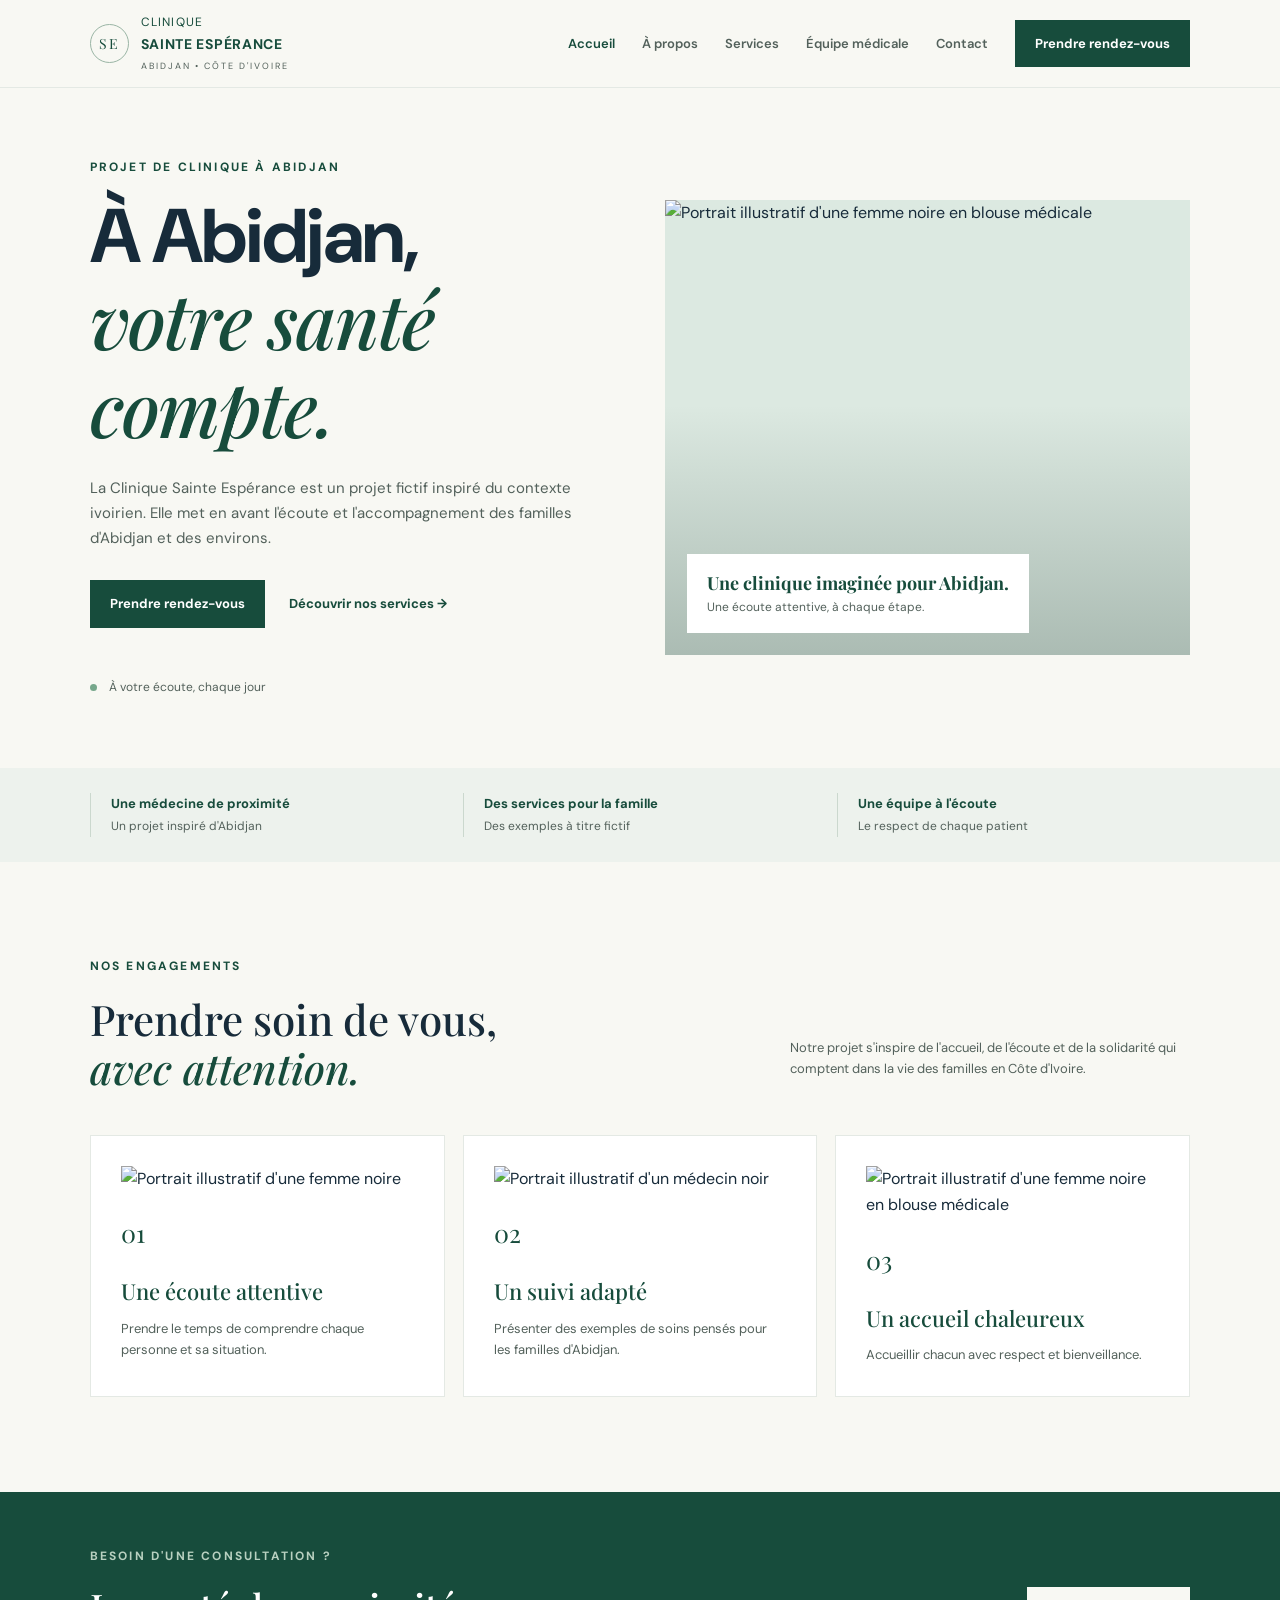
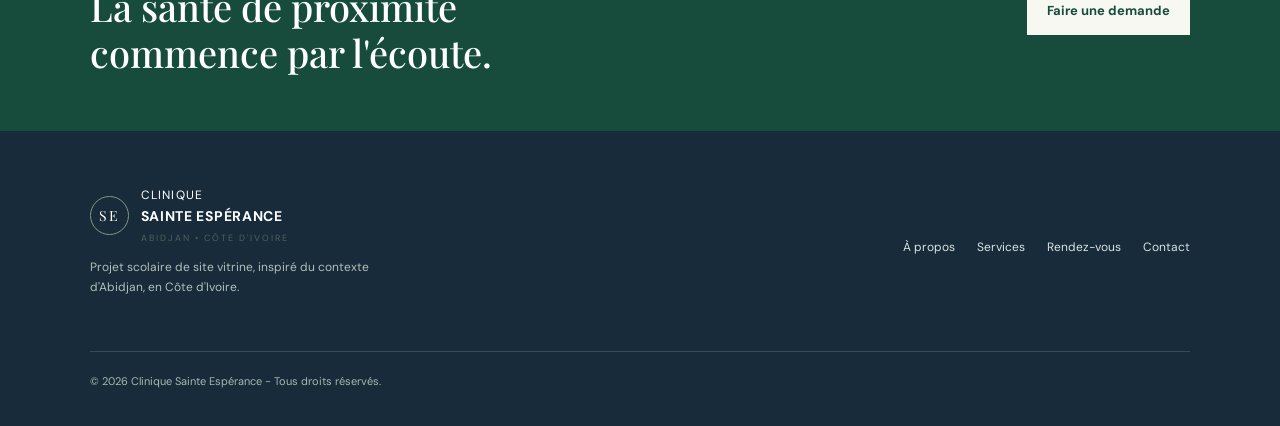
==== index.html @ 601ee5cc "Add files via upload" ====
<!DOCTYPE html>
<html lang="fr">

<head>
    <meta charset="UTF-8">
    <meta name="viewport" content="width=device-width, initial-scale=1.0">
    <meta name="description" content="Découvrez la Clinique Sainte Espérance, un projet fictif de clinique de proximité inspiré du contexte d'Abidjan, en Côte d'Ivoire.">

    <title>Clinique Sainte Espérance | Projet fictif à Abidjan</title>

    <link rel="icon" type="image/svg+xml" href="assets/favicon.svg">
    <link rel="preconnect" href="https://fonts.googleapis.com">
    <link rel="preconnect" href="https://fonts.gstatic.com" crossorigin>
    <link href="https://fonts.googleapis.com/css2?family=DM+Sans:wght@400;500;600;700&family=Playfair+Display:ital,wght@0,500;0,600;1,500;1,600&display=swap" rel="stylesheet">

    <link rel="stylesheet" href="css/style.css">
    <script src="js/script.js" defer></script>
</head>

<body>

    <header class="site-header">

        <a href="index.html" class="brand">
            <span class="brand-mark">SE</span>

            <span>
                CLINIQUE
                <strong>SAINTE ESPÉRANCE</strong>
                <small>ABIDJAN • CÔTE D'IVOIRE</small>
            </span>
        </a>

        <button class="menu-toggle" type="button" aria-label="Ouvrir le menu" aria-expanded="false">
            ☰
        </button>

        <nav class="main-nav">
            <a href="index.html" aria-current="page">Accueil</a>
            <a href="apropos.html">À propos</a>
            <a href="services.html">Services</a>
            <a href="equipe.html">Équipe médicale</a>
            <a href="contact.html">Contact</a>

            <a href="rendez-vous.html" class="btn btn-primary nav-cta">
                Prendre rendez-vous
            </a>
        </nav>

    </header>

    <main>

        <section class="hero">

            <div class="hero-copy">

                <span class="eyebrow">PROJET DE CLINIQUE À ABIDJAN</span>

                <h1>
                    À Abidjan,<br>
                    <em>votre santé compte.</em>
                </h1>

                <p>
                    La Clinique Sainte Espérance est un projet fictif
                    inspiré du contexte ivoirien. Elle met en avant
                    l'écoute et l'accompagnement des familles d'Abidjan
                    et des environs.
                </p>

                <div class="actions">

                    <a href="rendez-vous.html" class="btn btn-primary">
                        Prendre rendez-vous
                    </a>

                    <a href="services.html" class="text-link">
                        Découvrir nos services →
                    </a>

                </div>

                <div class="hero-note">
                    <span class="status-dot"></span>
                    À votre écoute, chaque jour
                </div>

            </div>

            <div class="hero-image">

                <img
                    src="https://images.unsplash.com/photo-1678695972687-033fa0bdbac9?auto=format&fit=crop&w=1200&q=85"
                    alt="Portrait illustratif d'une femme noire en blouse médicale"
                    class="hero-photo"
                >

                <div class="image-caption">
                    <strong>Une clinique imaginée pour Abidjan.</strong>
                    <br>
                    Une écoute attentive, à chaque étape.
                </div>

            </div>

        </section>

        <section class="trust-strip">

            <div>
                <strong>Une médecine de proximité</strong>
                <span>Un projet inspiré d'Abidjan</span>
            </div>

            <div>
                <strong>Des services pour la famille</strong>
                <span>Des exemples à titre fictif</span>
            </div>

            <div>
                <strong>Une équipe à l'écoute</strong>
                <span>Le respect de chaque patient</span>
            </div>

        </section>

        <section class="section">

            <div class="section-heading">

                <div>
                    <span class="eyebrow">NOS ENGAGEMENTS</span>

                    <h2>
                        Prendre soin de vous,<br>
                        <em>avec attention.</em>
                    </h2>
                </div>

                <p>
                    Notre projet s'inspire de l'accueil, de l'écoute
                    et de la solidarité qui comptent dans la vie des
                    familles en Côte d'Ivoire.
                </p>

            </div>

            <div class="feature-grid">

                <article class="feature-card">

                    <img
                        src="https://images.unsplash.com/photo-1713845784497-fe3d7ed176d8?auto=format&fit=crop&w=800&q=80"
                        alt="Portrait illustratif d'une femme noire"
                        style="width: 100%; height: 160px; object-fit: cover; margin-bottom: 20px;"
                    >

                    <span class="number">01</span>

                    <h3>Une écoute attentive</h3>

                    <p>
                        Prendre le temps de comprendre chaque personne
                        et sa situation.
                    </p>

                </article>

                <article class="feature-card">

                    <img
                        src="https://images.unsplash.com/photo-1622253692010-333f2da6031d?auto=format&fit=crop&w=800&q=80"
                        alt="Portrait illustratif d'un médecin noir"
                        style="width: 100%; height: 160px; object-fit: cover; margin-bottom: 20px;"
                    >

                    <span class="number">02</span>

                    <h3>Un suivi adapté</h3>

                    <p>
                        Présenter des exemples de soins pensés pour
                        les familles d'Abidjan.
                    </p>

                </article>

                <article class="feature-card">

                    <img
                        src="https://images.unsplash.com/photo-1643297654416-05795d62e39c?auto=format&fit=crop&w=800&q=80"
                        alt="Portrait illustratif d'une femme noire en blouse médicale"
                        style="width: 100%; height: 160px; object-fit: cover; margin-bottom: 20px;"
                    >

                    <span class="number">03</span>

                    <h3>Un accueil chaleureux</h3>

                    <p>
                        Accueillir chacun avec respect et bienveillance.
                    </p>

                </article>

            </div>

        </section>

        <section class="cta-band">

            <div>
                <span class="eyebrow light">
                    BESOIN D'UNE CONSULTATION ?
                </span>

                <h2>
                    La santé de proximité<br>
                    commence par l'écoute.
                </h2>
            </div>

            <a href="rendez-vous.html" class="btn btn-light">
                Faire une demande
            </a>

        </section>

    </main>

    <footer class="site-footer">

        <div>

            <a href="index.html" class="brand brand-footer">

                <span class="brand-mark">SE</span>

                <span>
                    CLINIQUE
                    <strong>SAINTE ESPÉRANCE</strong>
                    <small>ABIDJAN • CÔTE D'IVOIRE</small>
                </span>

            </a>

            <p>
                Projet scolaire de site vitrine, inspiré du contexte
                d'Abidjan, en Côte d'Ivoire.
            </p>

        </div>

        <div class="footer-links">

            <a href="apropos.html">À propos</a>
            <a href="services.html">Services</a>
            <a href="rendez-vous.html">Rendez-vous</a>
            <a href="contact.html">Contact</a>

        </div>

        <p class="copyright">
            © 2026 Clinique Sainte Espérance - Tous droits réservés.
        </p>

    </footer>

</body>
</html>
---- css/style.css ----
:root {
    --green: #174c3c;
    --green2: #dce9e1;
    --navy: #172b3a;
    --cream: #f8f8f3;
    --white: #fff;
    --text: #53615b;
    --line: #e4e9e4;
    --serif: 'Playfair Display', Georgia, serif;
    --sans: 'DM Sans', Arial, sans-serif;
}

* {
    box-sizing: border-box;
}

html {
    scroll-behavior: smooth;
}

body {
    margin: 0;
    background: var(--cream);
    color: var(--navy);
    font-family: var(--sans);
    line-height: 1.65;
}

a {
    color: inherit;
    text-decoration: none;
}

:focus-visible {
    outline: 2px solid var(--cream);
    outline-offset: 2px;
    box-shadow: 0 0 0 4px var(--green);
}

.site-header {
    height: 88px;
    padding: 0 7%;
    display: flex;
    align-items: center;
    justify-content: space-between;
    background: var(--cream);
    border-bottom: 1px solid var(--line);
    position: relative;
    z-index: 10;
}

.brand {
    display: flex;
    align-items: center;
    gap: 12px;
    font-size: 12px;
    letter-spacing: 1.2px;
    color: var(--green);
}

.brand strong {
    display: block;
    font-size: 14px;
    letter-spacing: 0.7px;
}

.brand small {
    display: block;
    font-size: 9px;
    letter-spacing: 2px;
    color: var(--text);
    margin-top: 3px;
}

.brand-mark {
    width: 39px;
    height: 39px;
    border: 1px solid #9ab5a5;
    border-radius: 50%;
    display: grid;
    place-items: center;
    font-family: var(--serif);
    font-size: 14px;
    color: var(--green);
}

.main-nav {
    display: flex;
    align-items: center;
    gap: 27px;
    font-size: 13px;
    font-weight: 600;
}

.main-nav > a:not(.btn) {
    color: var(--text);
}

.main-nav > a:not(.btn)[aria-current="page"] {
    color: var(--green);
}

.btn {
    display: inline-flex;
    align-items: center;
    justify-content: center;
    padding: 13px 20px;
    font-size: 13px;
    font-weight: 700;
    border: 0;
    cursor: pointer;
    transition: 0.2s;
}

.btn-primary {
    background: var(--green);
    color: rgb(255, 255, 255);
}

.btn-primary:hover {
    background: var(--navy);
    transform: translateY(-2px);
}

.btn-light {
    background: var(--cream);
    color: var(--green);
}

.menu-toggle {
    display: none;
    background: none;
    border: 0;
    min-width: 44px;
    min-height: 44px;
    font-size: 25px;
    color: var(--green);
    cursor: pointer;
}

.hero {
    min-height: 590px;
    padding: 70px 7%;
    display: grid;
    grid-template-columns: 1fr 1.03fr;
    gap: 6%;
    align-items: center;
}

.hero-copy {
    max-width: 520px;
}

.eyebrow {
    display: block;
    color: var(--green);
    font-size: 12px;
    font-weight: 700;
    letter-spacing: 2.2px;
    margin-bottom: 18px;
}

.hero h1,
.page-hero h1 {
    font-size: clamp(48px, 6vw, 76px);
    line-height: 1.08;
    letter-spacing: -2px;
    margin: 0 0 22px;
    color: var(--navy);
}

h1 em,
h2 em {
    font-family: var(--serif);
    font-weight: 500;
    color: var(--green);
}

.hero-copy > p,
.page-hero > p {
    max-width: 490px;
    color: var(--text);
    font-size: 15px;
}

.actions {
    display: flex;
    align-items: center;
    gap: 24px;
    margin-top: 30px;
}

.text-link {
    font-size: 13px;
    font-weight: 700;
    color: var(--green);
}

.hero-note {
    margin-top: 50px;
    color: var(--text);
    font-size: 12px;
}

.status-dot {
    display: inline-block;
    width: 7px;
    height: 7px;
    border-radius: 50%;
    background: #76a78b;
    margin-right: 9px;
}

.hero-image {
    height: 455px;
    position: relative;
    overflow: hidden;
    background-color: var(--green2);
}

.hero-image::after {
    content: "";
    position: absolute;
    inset: 0;
    background: linear-gradient(0deg, rgba(15, 43, 33, 0.24), transparent 55%);
    pointer-events: none;
}

.hero-photo {
    position: absolute;
    inset: 0;
    width: 100%;
    height: 100%;
    object-fit: cover;
}

.image-caption {
    position: absolute;
    bottom: 22px;
    left: 22px;
    z-index: 1;
    background: white;
    padding: 15px 20px;
    font-size: 12px;
    color: var(--text);
}

.image-caption strong {
    color: var(--green);
    font-family: var(--serif);
    font-size: 18px;
}

.trust-strip {
    padding: 25px 7%;
    background: #edf2ed;
    display: grid;
    grid-template-columns: repeat(3, 1fr);
    gap: 20px;
}

.trust-strip div {
    padding-left: 20px;
    border-left: 1px solid #cbd8ce;
}

.trust-strip strong,
.trust-strip span {
    display: block;
}

.trust-strip strong {
    font-size: 13px;
    color: var(--green);
}

.trust-strip span {
    font-size: 12px;
    color: var(--text);
    margin-top: 3px;
}

.section {
    padding: 95px 7%;
}

.section-heading {
    display: flex;
    justify-content: space-between;
    align-items: end;
    gap: 40px;
    margin-bottom: 42px;
}

.section-heading h2,
.split-section h2,
.form-aside h2 {
    font-family: var(--serif);
    font-size: 42px;
    line-height: 1.17;
    font-weight: 500;
    margin: 0;
    color: var(--navy);
}

.section-heading > p {
    max-width: 400px;
    color: var(--text);
    font-size: 13px;
}

.feature-grid {
    display: grid;
    grid-template-columns: repeat(3, 1fr);
    gap: 18px;
}

.feature-card,
.service-card,
.contact-card {
    background: white;
    padding: 30px;
    border: 1px solid var(--line);
}

.number {
    font-family: var(--serif);
    font-size: 25px;
    color: var(--green);
}

.feature-card h3,
.service-card h3,
.team-info h3,
.contact-card h3 {
    font-family: var(--serif);
    font-size: 22px;
    font-weight: 500;
    margin: 20px 0 8px;
    color: var(--green);
}

.feature-card p,
.service-card p,
.contact-card p {
    font-size: 13px;
    color: var(--text);
    margin: 0;
}

.cta-band {
    padding: 55px 7%;
    background: var(--green);
    color: white;
    display: flex;
    justify-content: space-between;
    align-items: center;
}

.cta-band .eyebrow {
    color: #b8d0c0;
}

.cta-band h2 {
    font: 500 38px/1.2 var(--serif);
    margin: 0;
}

.page-hero {
    padding: 90px 7% 75px;
    background: #edf2ed;
}

.page-hero h1 {
    font-size: clamp(46px, 6vw, 68px);
}

.page-hero > p {
    max-width: 600px;
}

.split-section {
    padding: 85px 7%;
    display: grid;
    grid-template-columns: 1fr 1fr;
    gap: 8%;
    align-items: center;
}

.editorial-image {
    display: block;
    width: 100%;
    height: 420px;
    object-fit: cover;
}

.split-section p {
    font-size: 13px;
    color: var(--text);
    max-width: 500px;
}

.split-section .btn {
    margin-top: 18px;
}

.soft {
    background: #edf2ed;
}

.service-grid {
    display: grid;
    grid-template-columns: repeat(3, 1fr);
    gap: 16px;
}

.service-card {
    min-height: 220px;
}

.service-image {
    width: 100%;
    height: 220px;
    object-fit: cover;
    display: block;
}

.service-index {
    font-size: 10px;
    letter-spacing: 1.7px;
    color: var(--green);
    font-weight: 700;
}

.service-card h3 {
    margin-top: 35px;
}

.notice {
    font-size: 12px;
    color: var(--text);
    margin-top: 25px;
    padding: 14px 18px;
    background: #edf2ed;
    border-left: 3px solid #8aa995;
}

.team-grid {
    display: grid;
    grid-template-columns: repeat(3, 1fr);
    gap: 20px;
}

.team-card {
    background: white;
    border: 1px solid var(--line);
}

.team-photo {
    width: 100%;
    height: 270px;
    object-fit: cover;
    display: block;
}

.team-info {
    padding: 22px;
}

.team-info h3 {
    margin: 10px 0 0;
}

.team-info p {
    font-size: 13px;
    color: var(--text);
    margin: 3px 0;
}

.form-layout {
    display: grid;
    grid-template-columns: 0.8fr 1.2fr;
    gap: 8%;
    align-items: start;
}

.form-aside p {
    font-size: 13px;
    color: var(--text);
}

.contact-mini {
    margin-top: 35px;
    padding: 20px;
    background: #edf2ed;
    font-size: 12px;
}

.contact-mini strong,
.contact-mini span {
    display: block;
}

.contact-mini span {
    color: var(--text);
    margin-top: 6px;
}

.appointment-form {
    background: white;
    padding: 35px;
    border: 1px solid var(--line);
    display: grid;
    grid-template-columns: 1fr 1fr;
    gap: 18px;
}

.appointment-form label {
    font-size: 12px;
    font-weight: 700;
    color: var(--green);
}

.appointment-form input,
.appointment-form select,
.appointment-form textarea {
    width: 100%;
    margin-top: 7px;
    padding: 13px;
    border: 1px solid var(--line);
    background: #fbfcfa;
    font: 13px var(--sans);
    color: var(--navy);
}

.appointment-form label:nth-last-of-type(1) {
    grid-column: 1 / -1;
}

.appointment-form button,
.form-message {
    grid-column: 1 / -1;
}

.form-message {
    font-size: 12px;
    color: var(--green);
}

.contact-grid {
    display: grid;
    grid-template-columns: repeat(3, 1fr);
    gap: 18px;
}

.contact-grid .section-heading {
    grid-column: 1 / -1;
    margin-bottom: 0;
}

.contact-card h3 {
    font-size: 20px;
    overflow-wrap: anywhere;
}

.map-placeholder {
    height: 260px;
    background: #dfe9e1;
    display: flex;
    flex-direction: column;
    align-items: center;
    justify-content: center;
    color: var(--green);
    font-family: var(--serif);
    font-size: 25px;
}

.map-placeholder small {
    font: 11px var(--sans);
    color: #718077;
    margin-top: 8px;
}

.map-container {
    width: 100%;
    overflow: hidden;
}

.map-container iframe {
    display: block;
    width: 100%;
    border: 0;
}

.social-links {
    display: flex;
    flex-wrap: wrap;
    gap: 20px;
}

.social-links a {
    display: flex;
    align-items: center;
    gap: 12px;
    padding: 18px 24px;
    color: var(--green);
    background: var(--green2);
    transition: 0.3s;
}

.social-links a:hover {
    background: var(--green);
    color: white;
}

.social-links i {
    font-size: 22px;
}

.site-footer {
    padding: 55px 7% 25px;
    background: var(--navy);
    color: #dbe4df;
    display: grid;
    grid-template-columns: 1fr 1fr;
    gap: 30px;
}

.brand-footer {
    color: white;
}

.brand-footer .brand-mark {
    color: white;
    border-color: #82978b;
}

.site-footer > div > p {
    font-size: 12px;
    color: #b3c0b9;
    max-width: 320px;
}

.footer-links {
    display: flex;
    justify-content: flex-end;
    gap: 22px;
    align-items: center;
    font-size: 12px;
}

.copyright {
    grid-column: 1 / -1;
    border-top: 1px solid #3a4b56;
    padding-top: 20px;
    color: #aab8b0;
    font-size: 11px;
}

@media (max-width: 900px) {
    .site-header {
        padding: 0 5%;
    }

    .main-nav {
        gap: 13px;
        font-size: 11px;
    }

    .hero {
        padding: 55px 5%;
        gap: 4%;
    }

    .section,
    .split-section {
        padding: 70px 5%;
    }

    .page-hero {
        padding: 70px 5%;
    }

    .hero-image {
        height: 390px;
    }
}

@media (max-width: 700px) {
    .site-header {
        height: 74px;
    }

    .menu-toggle {
        display: block;
    }

    .main-nav {
        display: none;
        position: absolute;
        top: 74px;
        left: 0;
        right: 0;
        background: var(--cream);
        padding: 20px 6%;
        flex-direction: column;
        align-items: stretch;
        border-bottom: 1px solid var(--line);
    }

    .main-nav.open {
        display: flex;
    }

    .main-nav a {
        padding: 8px;
    }

    .nav-cta {
        text-align: center;
    }

    .hero {
        grid-template-columns: 1fr;
        padding: 55px 6%;
        gap: 30px;
    }

    .hero h1 {
        font-size: 53px;
    }

    .hero-image {
        height: 330px;
    }

    .trust-strip {
        grid-template-columns: 1fr;
        padding: 22px 6%;
        gap: 14px;
    }

    .trust-strip div {
        padding: 0 0 0 14px;
    }

    .section,
    .split-section {
        padding: 60px 6%;
    }

    .section-heading {
        display: block;
    }

    .section-heading h2,
    .split-section h2,
    .form-aside h2 {
        font-size: 35px;
    }

    .feature-grid,
    .service-grid,
    .team-grid,
    .contact-grid {
        grid-template-columns: 1fr;
    }

    .feature-card {
        padding: 25px;
    }

    .cta-band {
        padding: 40px 6%;
        display: block;
    }

    .cta-band h2 {
        font-size: 32px;
    }

    .cta-band .btn {
        margin-top: 25px;
    }

    .page-hero {
        padding: 60px 6%;
    }

    .page-hero h1 {
        font-size: 48px;
    }

    .split-section {
        grid-template-columns: 1fr;
        gap: 30px;
    }

    .editorial-image {
        height: 300px;
    }

    .form-layout {
        grid-template-columns: 1fr;
        gap: 30px;
    }

    .appointment-form {
        padding: 22px;
        grid-template-columns: 1fr;
    }

    .appointment-form label:nth-last-of-type(1) {
        grid-column: auto;
    }

    .appointment-form button,
    .form-message {
        grid-column: auto;
    }

    .site-footer {
        grid-template-columns: 1fr;
        padding: 45px 6%;
    }

    .footer-links {
        justify-content: flex-start;
        flex-wrap: wrap;
    }

    .copyright {
        grid-column: auto;
    }
}
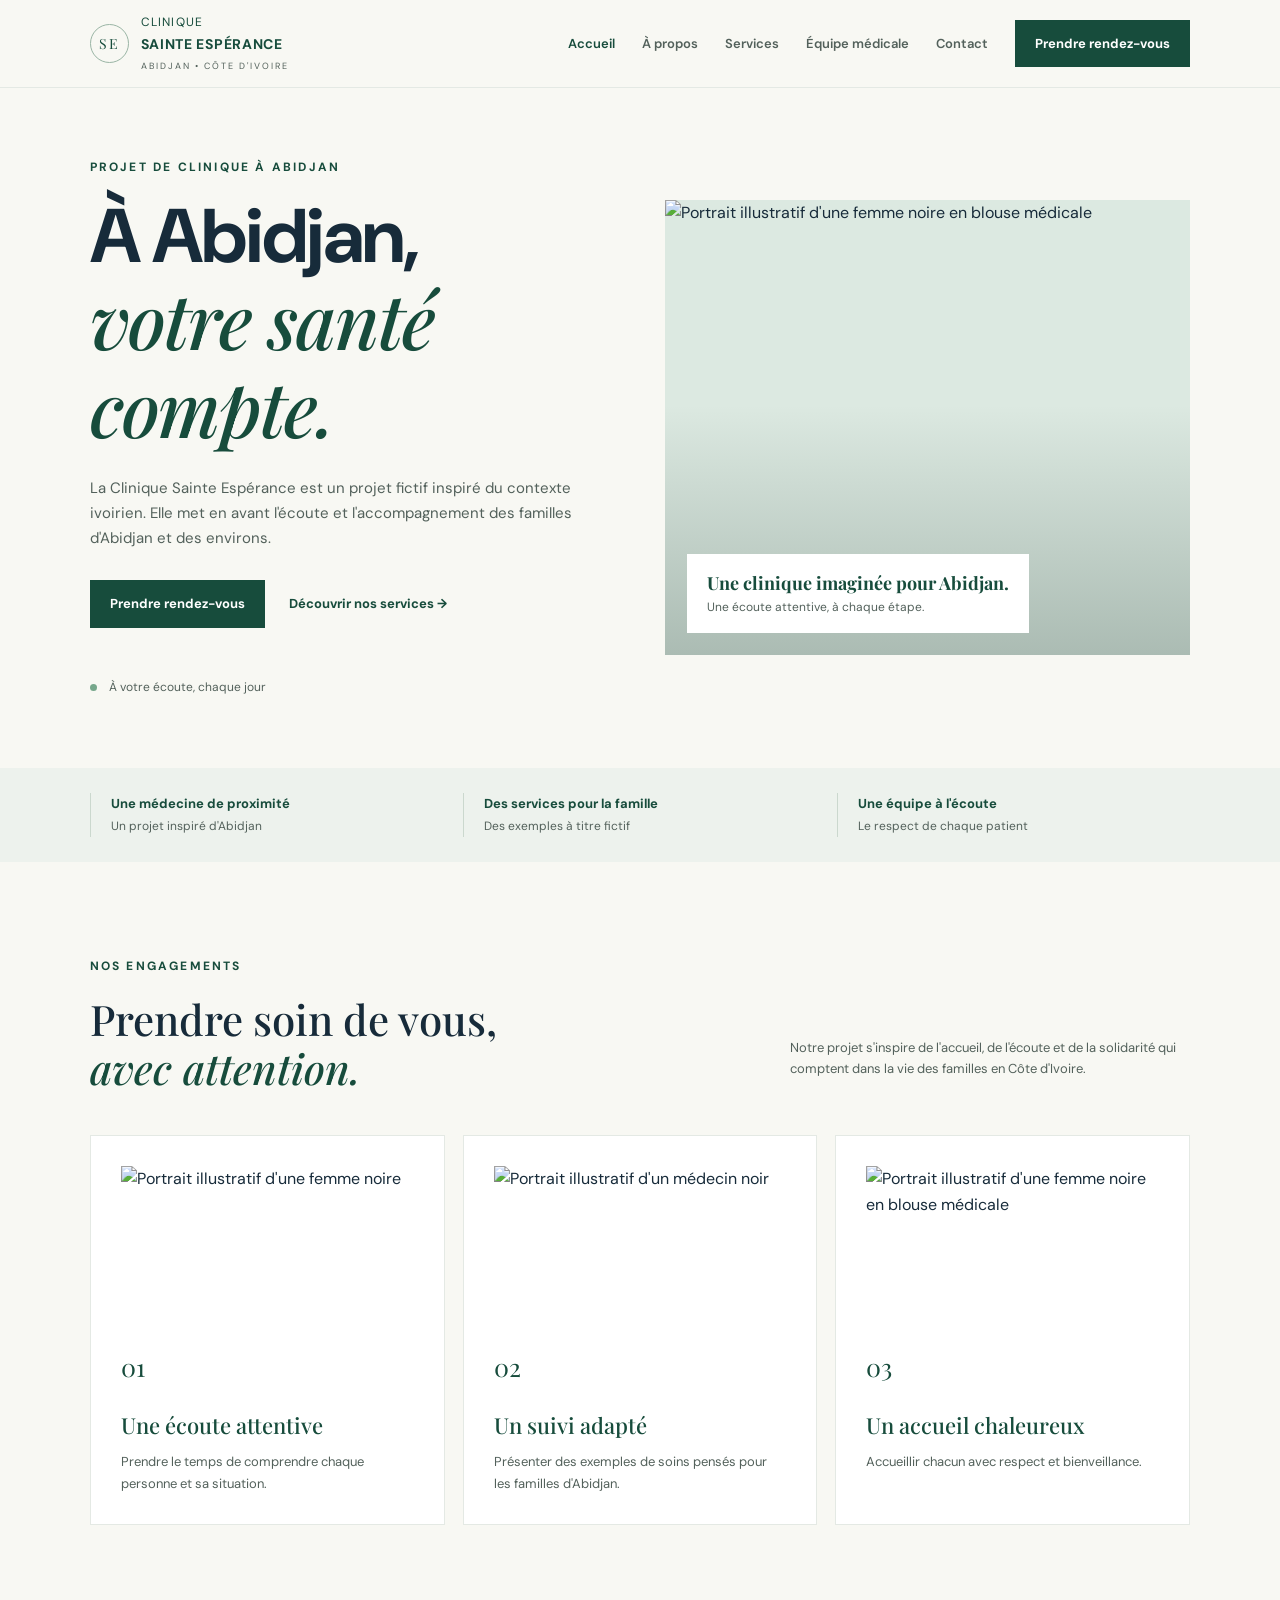
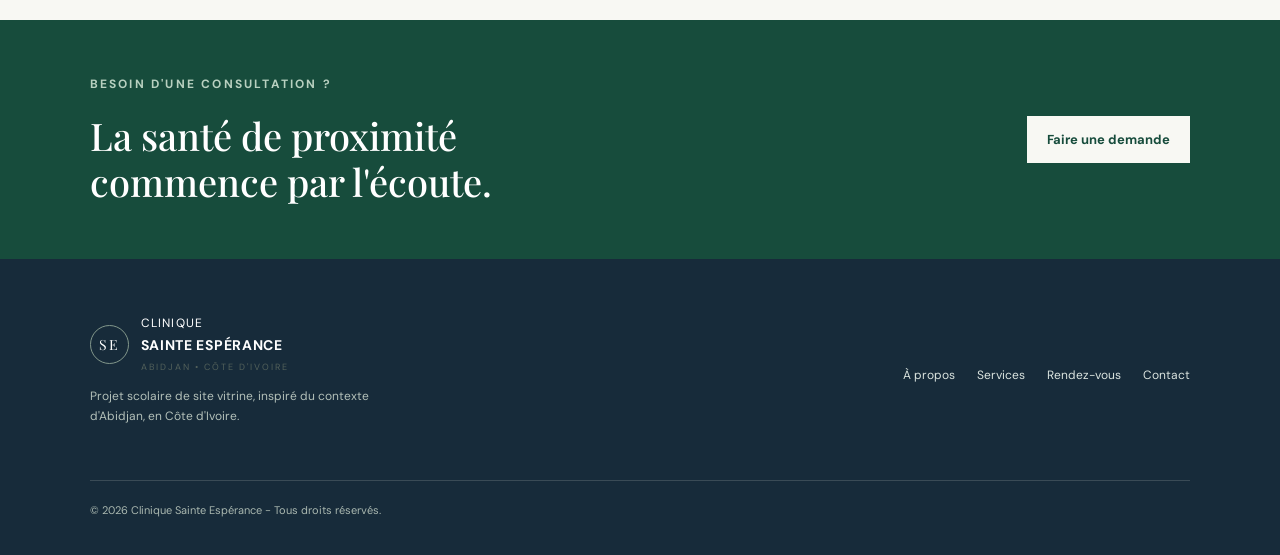
==== commit d4a3c204: "Add files via upload" ====
--- a/index.html
+++ b/index.html
@@ -153,7 +153,7 @@
                     <img
                         src="https://images.unsplash.com/photo-1713845784497-fe3d7ed176d8?auto=format&fit=crop&w=800&q=80"
                         alt="Portrait illustratif d'une femme noire"
-                        style="width: 100%; height: 160px; object-fit: cover; margin-bottom: 20px;"
+                        class="feature-image"
                     >
 
                     <span class="number">01</span>
@@ -172,7 +172,7 @@
                     <img
                         src="https://images.unsplash.com/photo-1622253692010-333f2da6031d?auto=format&fit=crop&w=800&q=80"
                         alt="Portrait illustratif d'un médecin noir"
-                        style="width: 100%; height: 160px; object-fit: cover; margin-bottom: 20px;"
+                        class="feature-image"
                     >
 
                     <span class="number">02</span>
@@ -191,7 +191,7 @@
                     <img
                         src="https://images.unsplash.com/photo-1643297654416-05795d62e39c?auto=format&fit=crop&w=800&q=80"
                         alt="Portrait illustratif d'une femme noire en blouse médicale"
-                        style="width: 100%; height: 160px; object-fit: cover; margin-bottom: 20px;"
+                        class="feature-image"
                     >
 
                     <span class="number">03</span>
--- a/css/style.css
+++ b/css/style.css
@@ -321,6 +321,14 @@
     background: white;
     padding: 30px;
     border: 1px solid var(--line);
+}
+
+.feature-image {
+    display: block;
+    width: 100%;
+    height: 160px;
+    margin-bottom: 20px;
+    object-fit: cover;
 }
 
 .number {
@@ -734,6 +742,28 @@
         height: 330px;
     }
 
+    .hero-photo,
+    .editorial-image,
+    .service-image,
+    .team-photo {
+        object-fit: contain;
+    }
+
+    .hero-photo,
+    .service-image,
+    .team-photo {
+        background-color: var(--green2);
+    }
+
+    .editorial-image {
+        background-color: var(--green2);
+    }
+
+    .feature-image {
+        height: auto;
+        object-fit: contain;
+    }
+
     .trust-strip {
         grid-template-columns: 1fr;
         padding: 22px 6%;
